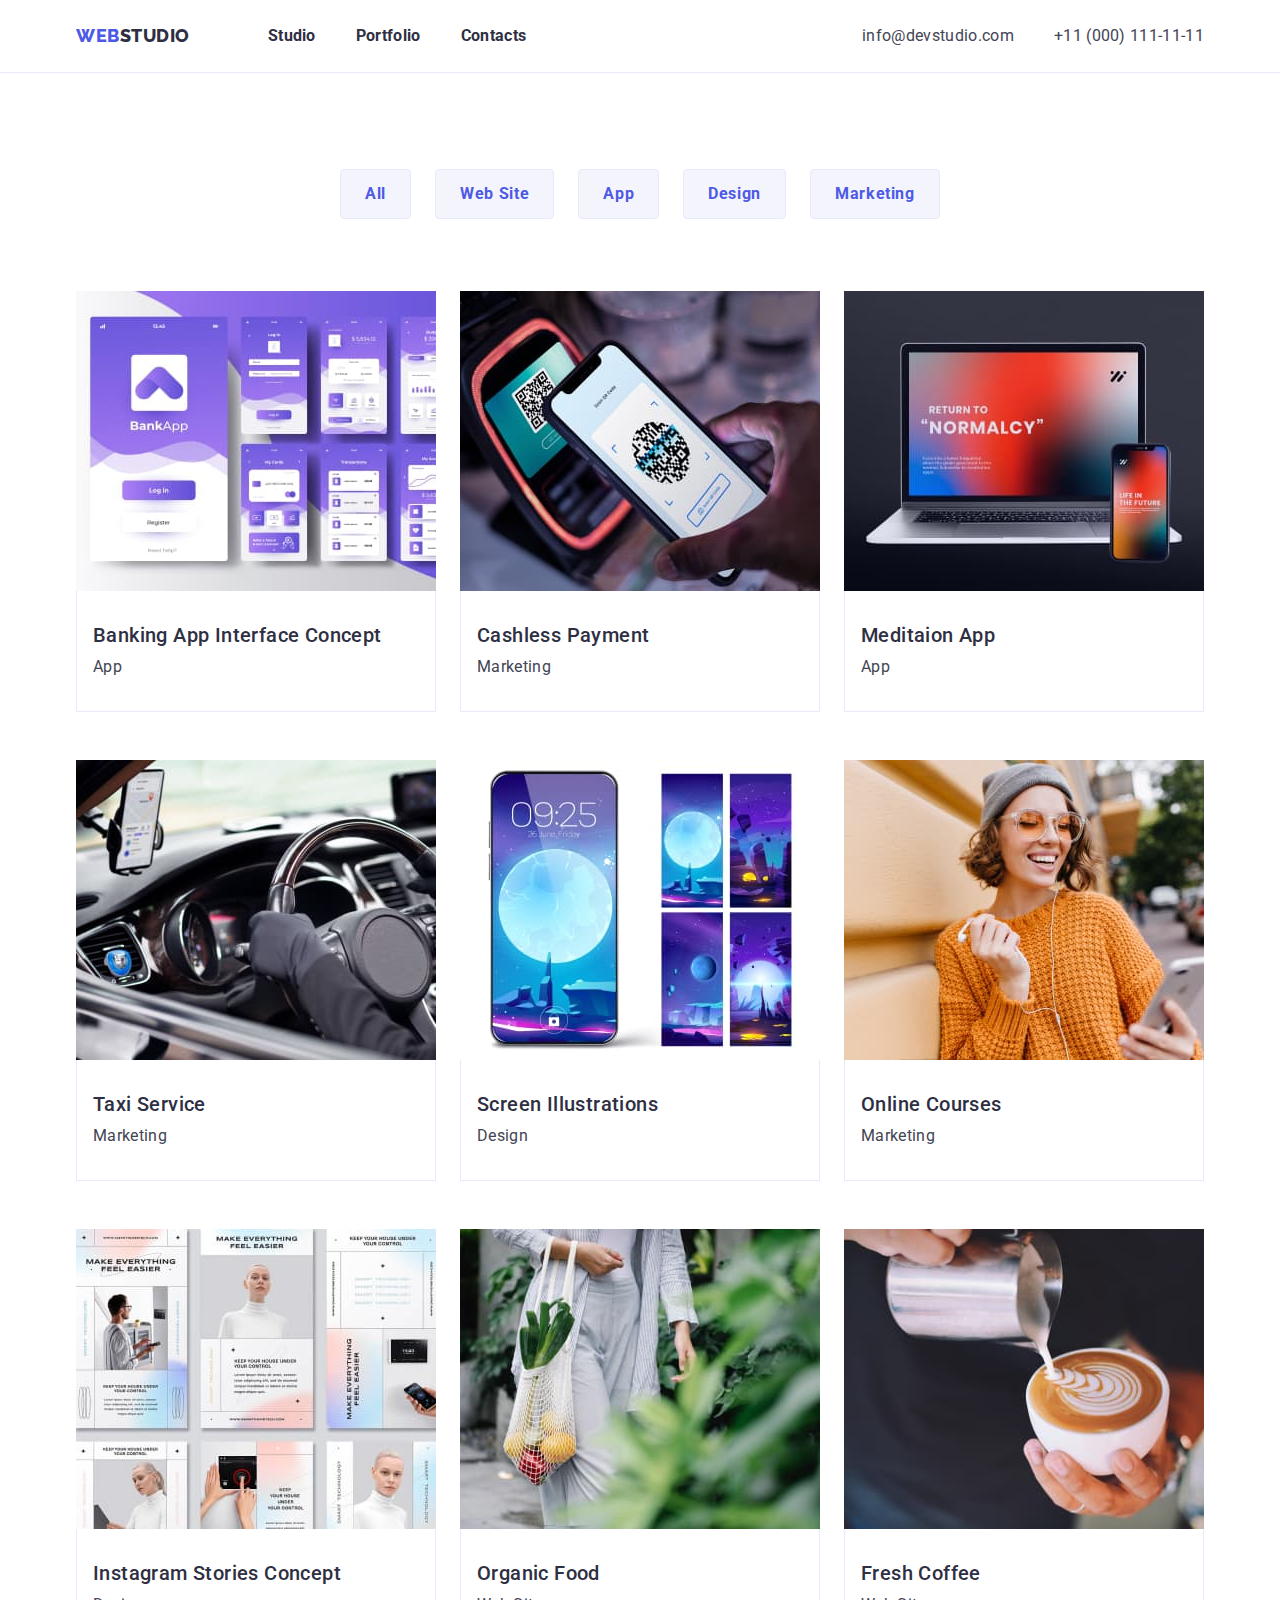
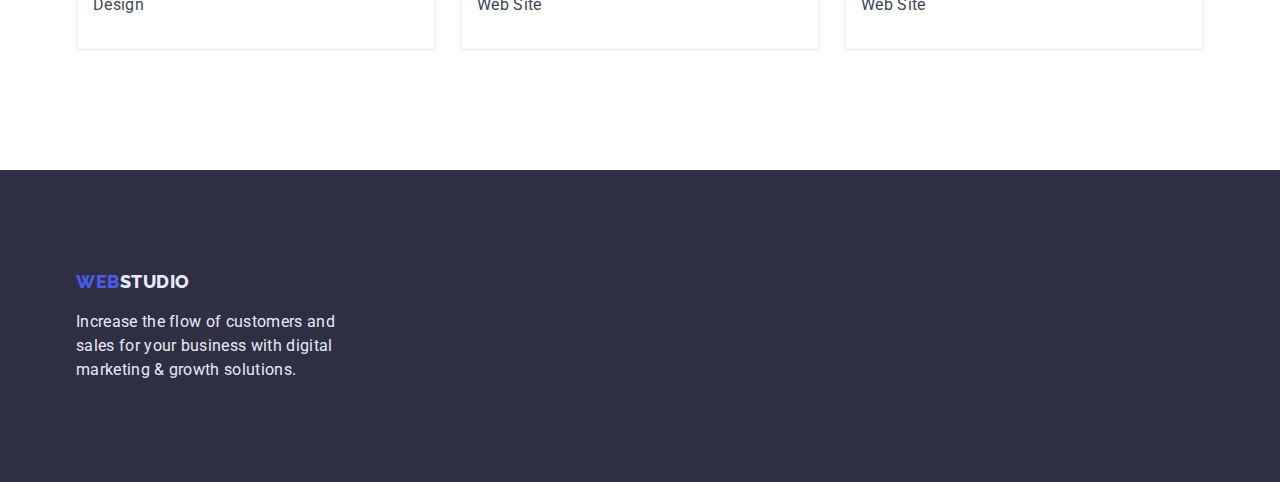
==== portfolio.html @ 441d753e "Copy from HW3" ====
<!DOCTYPE html>
<html lang="en">
  <head>
    <meta charset="UTF-8" />
    <meta http-equiv="X-UA-Compatible" content="IE=edge" />
    <meta name="viewport" content="width=device-width, initial-scale=1.0" />
    <title>WebStudio | Portfolio</title>
      <link rel="preconnect" href="https://fonts.googleapis.com" />
    <link rel="preconnect" href="https://fonts.gstatic.com" crossorigin />
    <link
      href="https://fonts.googleapis.com/css2?family=Raleway:wght@800&family=Roboto:wght@400;500;700;900&display=swap"
      rel="stylesheet"
    />
    <link
      rel="stylesheet"
      href="https://cdnjs.cloudflare.com/ajax/libs/modern-normalize/1.0.0/modern-normalize.min.css"
    />
    <link rel="stylesheet" href="./css/styles.css" />
  </head>
  <body class="body">
    <!--============================== Header with navigation ==============================-->
    <header class="header">
      <div class="header-nav-conteiner container">
        <a class="header-logo link" href="./index.html">
          <span>Web</span>Studio
        </a>
        <nav class="header-navigation">
          <ul class="header-list list">
            <li class="header-item">
              <a class="header-link link" href="./index.html">Studio</a>
            </li>
            <li class="header-item">
              <a class="header-link link" href="./portfolio.html">Portfolio</a>
            </li>
            <li class="header-item">
              <a class="header-link link" href="">Contacts</a>
            </li>
          </ul>
        </nav>
        <ul class="header-contacts list">
          <li class="header-contact-item">
            <a class="header-contact-link link" href="mailto:info@devstudio.com"
              >info@devstudio.com</a
            >
          </li>
          <li class="header-contact-item">
            <a class="header-contact-link link" href="tel:+110001111111"
              >+11 (000) 111-11-11</a
            >
          </li>
        </ul>
      </div>
    </header>
    <main>
      <!-- ============================== Section 1 Filters ============================== -->

      <section class="solutions-portfolio">
        <div class="container">
          <h1 class="visually-hidden">Solutions</h1>
            <ul class="solutions-filter-list list">
            <li class="solutions-filter-item">
              <button type="button" class="solutions-filter-btn">All</button>
            </li>
            <li class="solutions-filter-item">
              <button type="button" class="solutions-filter-btn">Web Site</button>
            </li>
            <li class="solutions-filter-item">
              <button type="button" class="solutions-filter-btn">App</button>
            </li>
            <li class="solutions-filter-item">
              <button type="button" class="solutions-filter-btn">Design</button>
            </li>
            <li class="solutions-filter-item">
              <button type="button" class="solutions-filter-btn">
                Marketing
              </button>
            </li>
          </ul>
          <!-- ============================= Subsection 1 cards ============================= -->
          <ul class="solutions-result list">
            <li class="solution-result-item">
              <img
                src="./images/banking-app-interface-concept.jpg"
                alt="Banking App Interface screenshots"
                width="360"
                height="300"
              />
             <div class="solution-item-wrap">
                <h2 class="solution-result-title">Banking App Interface Concept</h2>
                <p class="solution-result-text">App</p>
             </div>
            </li>
            <li class="solution-result-item">
              <img
                src="./images/cashless-payment.jpg"
                alt="Smartphone and bank terminal"
                width="360"
                height="300"
              />
              <div class="solution-item-wrap">
                <h2 class="solution-result-title">Cashless Payment</h2>
                <p class="solution-result-text">Marketing</p>
              </div>
            </li>
            <li class="solution-result-item">
              <img
                src="./images/meditaion-app.jpg"
                alt="Laptop and smartphone with Meditaion app"
                width="360"
                height="300"
              />
              <div class="solution-item-wrap">
                <h2 class="solution-result-title">Meditaion App</h2>
                <p class="solution-result-text">App</p>
              </div>
            </li>
            <li class="solution-result-item">
              <img
                src="./images/taxi-service.jpg"
                alt="Taxi dashboard"
                width="360"
                height="300"
              />
              <div class="solution-item-wrap">
                <h2 class="solution-result-title">Taxi Service</h2>
                <p class="solution-result-text">Marketing</p>
              </div>
            </li>
            <li class="solution-result-item">
              <img
                src="./images/screen-illustrations.jpg"
                alt="Screen Illustrations art"
                width="360"
                height="300"
              />
              <div class="solution-item-wrap">
                <h2 class="solution-result-title">Screen Illustrations</h2>
                <p class="solution-result-text">Design</p>
              </div>
            </li>
            <li class="solution-result-item">
              <img
                src="./images/online-courses.jpg"
                alt="Student girl"
                width="360"
                height="300"
              />
              <div class="solution-item-wrap">
                <h2 class="solution-result-title">Online Courses</h2>
                <p class="solution-result-text">Marketing</p>
              </div>
            </li>
            <li class="solution-result-item">
              <img
                src="./images/instagram-stories-concept.jpg"
                alt="Samples of Instagram Stories"
                width="360"
                height="300"
              />
              <div class="solution-item-wrap">
                <h2 class="solution-result-title">Instagram Stories Concept</h2>
                <p class="solution-result-text">Design</p>
              </div>
            </li>
            <li class="solution-result-item">
              <img
                src="./images/organic-food.jpg"
                alt="Organic Food in the bag"
                width="360"
                height="300"
              />
              <div class="solution-item-wrap">
                <h2 class="solution-result-title">Organic Food</h2>
                <p class="solution-result-text">Web Site</p>
              </div>
            </li>
            <li class="solution-result-item">
              <img
                src="./images/fresh-coffee.jpg"
                alt=""
                width="360"
                height="300"
              />
              <div class="solution-item-wrap">
                <h2 class="solution-result-title">Fresh Coffee</h2>
                <p class="solution-result-text">Web Site</p>
              </div>
            </li>
          </ul>
        </div>
      </section>
    </main>
       <!-- ================================== Footer section ================================== -->
    <footer class="footer">
      <div class="footer-container container">
        <a class="footer-logo link" href="./index.html">
          <span>Web</span>Studio
        </a>
        <p class="footer-text">
          Increase the flow of customers and sales for your business with
          digital marketing & growth solutions.
        </p>
      </div>
    </footer>
  </body>
</html>
---- css/styles.css ----
:root {
  --primary-brand-color: #4d5ae5;
  --pressed-state-color: #404bbf;
  --dakr-overlays-headings: #2e2f42;
  --body-text-color: #434455;
  --subtle-text-color: #8e8f99;
  --accent-background-color: #e7e9fc;
  --light-bacground-color: #f4f4fd;
  --primary-background-color: #ffffff;
}

.visually-hidden {
  position: absolute;
  width: 1px;
  height: 1px;
  margin: -1px;
  border: 0;
  padding: 0;
  white-space: nowrap;
  clip-path: inset(100%);
  clip: rect(0 0 0 0);
  overflow: hidden;
}

h1,
h2,
h3,
h4,
p {
  margin-top: 0;
  margin-bottom: 0;
}
button {
  cursor: pointer;
}
ul,
ol {
  margin-top: 0;
  margin-bottom: 0;
  padding-left: 0;
}

img {
  display: block;
  max-width: 100%;
  height: auto;
}

*,
*::before,
*::after {
  box-sizing: border-box;
}

.container {
  width: 1158px;
  margin-left: auto;
  margin-right: auto;
  padding-left: 15px;
  padding-right: 15px;
}

/* ========================================== Body ==========================================  */

body {
  font-family: "Roboto", sans-serif;
  color: var(--body-text-color);
}

.link {
  text-decoration: none;
}

.list {
  list-style: none;
}

/*========================================== Header ==========================================*/
.header {
  background-color: var(--primary-background-color);
  border-bottom: 1px solid var(--accent-background-color);
}

.header-nav-conteiner {
  display: flex;
  align-items: center;
}
.header-list {
  display: flex;
  align-items: center;
  gap: 40px;
}

.header-logo {
  display: block;
  font-family: "Raleway", sans-serif;
  font-style: normal;
  font-weight: 800;
  font-size: 18px;
  line-height: calc(24 / 18);
  letter-spacing: 0.03em;
  text-transform: uppercase;
  color: var(--dakr-overlays-headings);
  margin-right: 78px;
  padding-top: 24px;
  padding-bottom: 24px;
}

.header-logo > span {
  color: var(--primary-brand-color);
}

.header-link {
  font-weight: 700;
  font-size: 16px;
  line-height: 1.5;
  letter-spacing: 0.02em;
  color: var(--dakr-overlays-headings);
}

.header-link:hover,
.header-link:focus {
  color: var(--pressed-state-color);
}

.header-contacts {
  display: flex;
  align-items: center;
  gap: 40px;
  margin-left: auto;
}

.header-contact-link {
  font-weight: 400;
  font-size: 16px;
  line-height: 1.5;
  letter-spacing: 0.02em;
  color: var(--body-text-color);
  text-decoration: none;
}

.header-contact-link:hover,
.header-contact-link:focus {
  color: var(--pressed-state-color);
}

/* =====================Section 1 Effective Solutions for Your Business===================== */

.solutions {
  background-color: var(--dakr-overlays-headings);
  padding-top: 188px;
  padding-bottom: 188px;
}

.solution-container {
  text-align: center;
}

.solutions-title {
  margin: 0 auto;
  margin-bottom: 48px;
  max-width: 496px;
  font-weight: 700;
  font-size: 56px;
  line-height: 1.07;
  letter-spacing: 0.02em;
  color: var(--primary-background-color);
}

.solution-btn {
  display: inline-block;
  margin: 0 auto;
  font-family: inherit;
  font-weight: 700;
  font-size: 16px;
  line-height: 1.19;
  letter-spacing: 0.04em;
  color: var(--primary-background-color);
  background-color: var(--primary-brand-color);

  padding: 16px 32px;
  min-width: 169px;
  height: 56px;
  border: none;
  border-radius: 4px;
}

.solution-btn:focus,
.solution-btn:hover {
  background-color: var(--pressed-state-color);
}

/*================================ Secrtion 2 Main principles ================================*/

.priciples {
  padding-top: 120px;
  padding-bottom: 60px;
  background-color: var(--primary-background-color);
  display: flex;
  justify-content: center;
  align-items: center;
  gap: 24px;
}

.principles-title {
  font-weight: 500;
  font-size: 20px;
  line-height: 1.2;
  letter-spacing: 0.02em;
  color: var(--dakr-overlays-headings);
  margin-bottom: 8px;
}

.principles-text {
  font-size: 16px;
  font-weight: 400;
  line-height: 1.5;
  letter-spacing: 0.02em;
  width: 264px;
}

/*=============================== Section 3 What are we doing ===============================*/

.what {
  padding-top: 60px;
  padding-bottom: 120px;
  background-color: var(--primary-background-color);
}

.what-title {
  margin-bottom: 72px;
  font-weight: 700;
  font-size: 36px;
  line-height: 1.11;
  text-align: center;
  letter-spacing: 0.02em;
  text-transform: capitalize;
  color: var(--dakr-overlays-headings);
}

.what-list {
  display: flex;
  justify-content: center;
  align-content: center;
  gap: 24px;
}

.what-item {
  width: 360px;
  border: 1px solid var(--accent-background-color);
}

/*==================================== Section 4 Our Team ====================================*/

.team {
  background-color: var(--light-bacground-color);
  padding-top: 120px;
  padding-bottom: 120px;
}

.team-container {
}

.team-head {
  margin-bottom: 72px;
  font-weight: 700;
  font-size: 36px;
  line-height: 1.11;
  text-align: center;
  letter-spacing: 0.02em;
  text-transform: capitalize;
  color: var(--dakr-overlays-headings);
}

.team-list {
  display: flex;
  gap: 24px;
}

.team-item {
  width: 264px;
  background-color: var(--primary-background-color);
  padding-bottom: 32px;
  border-radius: 0px 0px 4px 4px;
}
.team-list-wrap {
}

.team-name {
  margin-top: 32px;
  font-weight: 500;
  font-size: 20px;
  line-height: 1.2;
  text-align: center;
  letter-spacing: 0.02em;
  color: var(--dakr-overlays-headings);
}

.team-position {
  margin-top: 8px;
  font-size: 16px;
  line-height: 1.5;
  text-align: center;
  letter-spacing: 0.02em;
  color: var(--body-text-color);
}

/*====================================== Footer section ======================================*/

.footer {
  color: var(--accent-background-color);
  background-color: var(--dakr-overlays-headings);
  padding-top: 100px;
  padding-bottom: 100px;
}

.footer-container {
}
.footer-logo {
  font-family: "Raleway", sans-serif;
  font-style: normal;
  font-weight: 800;
  font-size: 18px;
  line-height: calc(24 / 18);
  letter-spacing: 0.03em;
  text-transform: uppercase;
  color: inherit;
}

.footer-logo > span {
  color: var(--primary-brand-color);
}

.footer-text {
  margin-top: 16px;
  max-width: 264px;
  font-size: 16px;
  line-height: 1.5;
  letter-spacing: 0.02em;
}

/*====================================== Potrfolio.html ======================================*/

.solutions-portfolio {
  background-color: var(--primary-background-color);
  padding-top: 96px;
  padding-bottom: 120px;
}

/*===================================== Section 1 Filters =====================================*/

.solutions-filter-list {
  display: flex;
  justify-content: center;
  align-items: center;
  gap: 24px;
  margin-bottom: 72px;
}

.solutions-filter-btn {
  
  font-weight: 700;
  font-size: 16px;
  line-height: 1.5;
  text-align: center;
  letter-spacing: 0.04em;
  color: var(--primary-brand-color);
  background-color: var(--light-bacground-color);

  padding: 12px 24px;

  border: 1px solid var(--accent-background-color);
  border-radius: 4px;
}

.solutions-filter-btn:hover,
.solutions-filter-btn:focus {
  color: var(--primary-background-color);
  background-color: var(--pressed-state-color);
  border: 1px solid var(--pressed-state-color);
}

/*===================================== Subsection 1 cards =====================================*/

.solutions-result {
  display: flex;
  flex-wrap: wrap;
  gap: 48px 24px;
  background-color: var(--primary-background-color);
}

.solution-result-item {
  width: 360px;
}

.solution-item-wrap {
  padding: 32px 16px;
  border: 1px solid var(--accent-background-color);
  border-top: none;
  background-color: var(--primary-background-color);
}
.solution-result-title {
  margin-bottom: 8px;
  font-weight: 500;
  font-size: 20px;
  line-height: 1.2;
  letter-spacing: 0.02em;
  color: var(--dakr-overlays-headings);
}

.solution-result-text {
  font-weight: 400;
  font-size: 16px;
  line-height: 1.5;
  letter-spacing: 0.02em;
  color: var(--body-text-color);
}
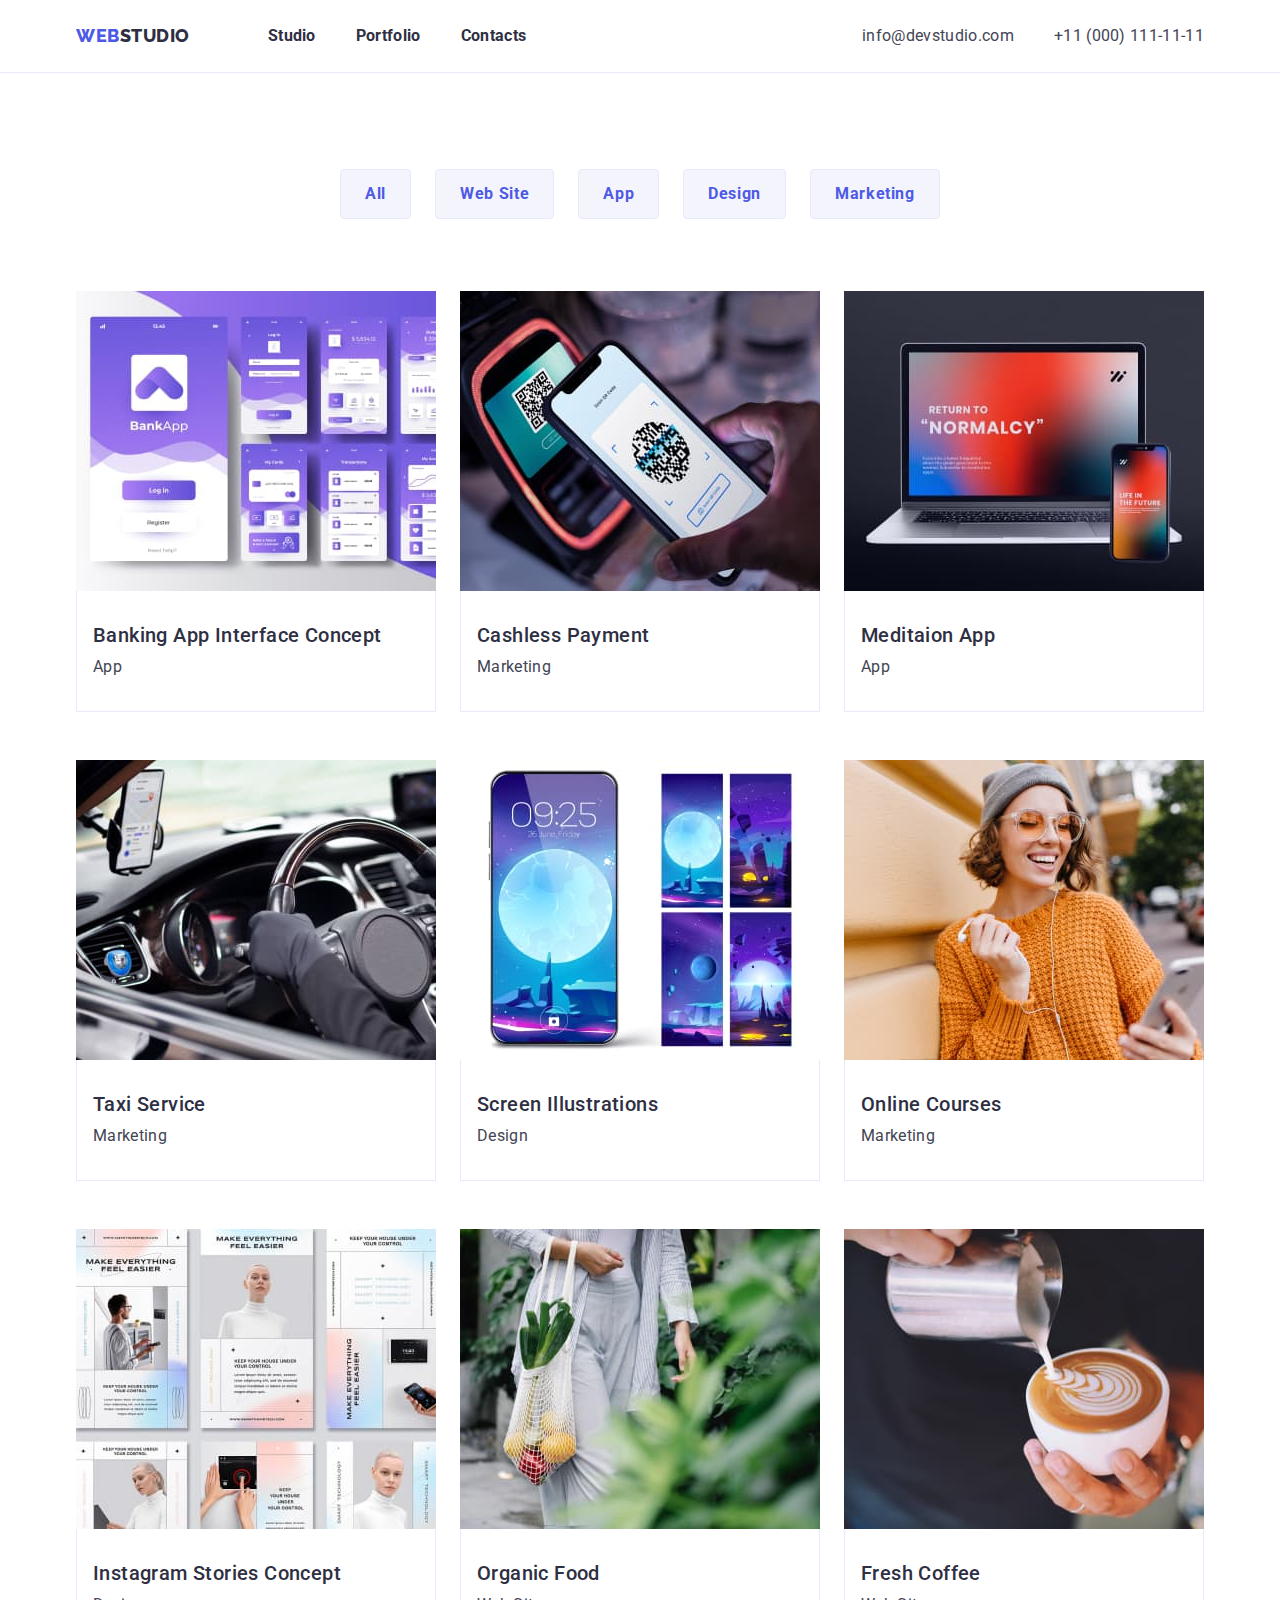
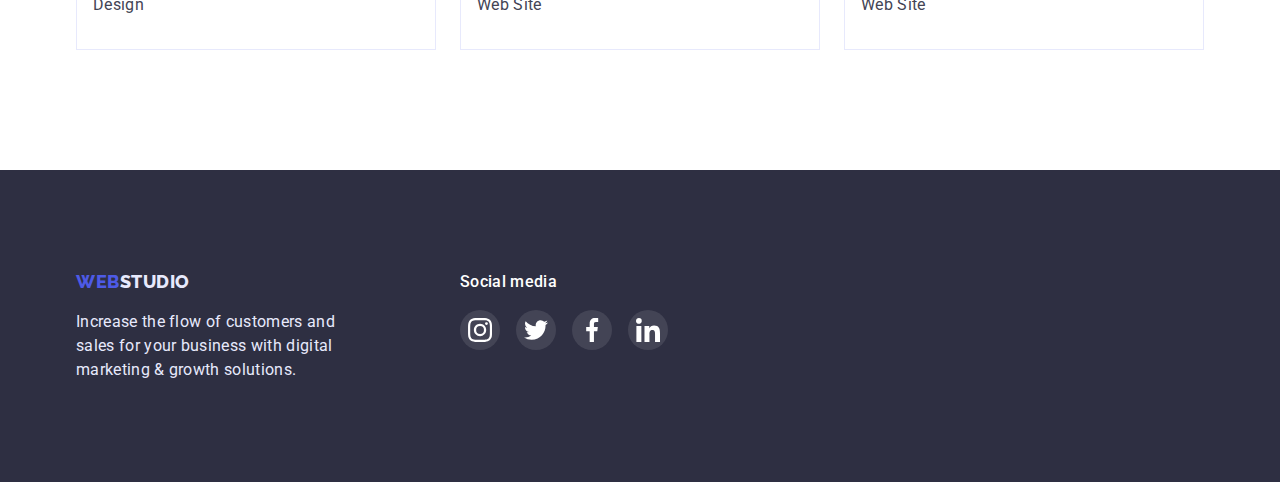
==== commit 2ba13722: "finished" ====
--- a/portfolio.html
+++ b/portfolio.html
@@ -5,7 +5,7 @@
     <meta http-equiv="X-UA-Compatible" content="IE=edge" />
     <meta name="viewport" content="width=device-width, initial-scale=1.0" />
     <title>WebStudio | Portfolio</title>
-      <link rel="preconnect" href="https://fonts.googleapis.com" />
+    <link rel="preconnect" href="https://fonts.googleapis.com" />
     <link rel="preconnect" href="https://fonts.gstatic.com" crossorigin />
     <link
       href="https://fonts.googleapis.com/css2?family=Raleway:wght@800&family=Roboto:wght@400;500;700;900&display=swap"
@@ -57,12 +57,14 @@
       <section class="solutions-portfolio">
         <div class="container">
           <h1 class="visually-hidden">Solutions</h1>
-            <ul class="solutions-filter-list list">
+          <ul class="solutions-filter-list list">
             <li class="solutions-filter-item">
               <button type="button" class="solutions-filter-btn">All</button>
             </li>
             <li class="solutions-filter-item">
-              <button type="button" class="solutions-filter-btn">Web Site</button>
+              <button type="button" class="solutions-filter-btn">
+                Web Site
+              </button>
             </li>
             <li class="solutions-filter-item">
               <button type="button" class="solutions-filter-btn">App</button>
@@ -85,10 +87,12 @@
                 width="360"
                 height="300"
               />
-             <div class="solution-item-wrap">
-                <h2 class="solution-result-title">Banking App Interface Concept</h2>
+              <div class="solution-item-wrap">
+                <h2 class="solution-result-title">
+                  Banking App Interface Concept
+                </h2>
                 <p class="solution-result-text">App</p>
-             </div>
+              </div>
             </li>
             <li class="solution-result-item">
               <img
@@ -190,16 +194,51 @@
         </div>
       </section>
     </main>
-       <!-- ================================== Footer section ================================== -->
+    <!-- ================================== Footer section ================================== -->
     <footer class="footer">
       <div class="footer-container container">
-        <a class="footer-logo link" href="./index.html">
-          <span>Web</span>Studio
-        </a>
-        <p class="footer-text">
-          Increase the flow of customers and sales for your business with
-          digital marketing & growth solutions.
-        </p>
+        <div class="footer-logo-slogan">
+          <a class="footer-logo link" href="./index.html">
+            <span>Web</span>Studio
+          </a>
+          <p class="footer-text">
+            Increase the flow of customers and sales for your business with
+            digital marketing & growth solutions.
+          </p>
+        </div>
+        <div class="social-media">
+          <p class="social-media-title">Social media</p>
+          <ul class="social-media-list list">
+            <li class="social-media-item">
+              <a class="social-media-link link" href="">
+                <svg class="social-media-icon" width="24" height="24">
+                  <use href="./images/icons.svg#icon-instagram"></use>
+                </svg>
+              </a>
+            </li>
+            <li class="social-media-item">
+              <a class="social-media-link link" href="">
+                <svg class="social-media-icon" width="24" height="24">
+                  <use href="./images/icons.svg#icon-twitter"></use>
+                </svg>
+              </a>
+            </li>
+            <li class="social-media-item">
+              <a class="social-media-link link" href="">
+                <svg class="social-media-icon" width="24" height="24">
+                  <use href="./images/icons.svg#icon-facebook"></use>
+                </svg>
+              </a>
+            </li>
+            <li class="social-media-item">
+              <a class="social-media-link link" href="">
+                <svg class="social-media-icon" width="24" height="24">
+                  <use href="./images/icons.svg#icon-linkedin"></use>
+                </svg>
+              </a>
+            </li>
+          </ul>
+        </div>
       </div>
     </footer>
   </body>
--- a/css/styles.css
+++ b/css/styles.css
@@ -147,12 +147,22 @@
 /* =====================Section 1 Effective Solutions for Your Business===================== */
 
 .solutions {
+}
+
+.solution-container {
+  margin: 0 auto;
+  max-width: 1440px;
+  height: 600px;
   background-color: var(--dakr-overlays-headings);
+  background-image: linear-gradient(
+      rgba(46, 47, 66, 0.7),
+      rgba(46, 47, 66, 0.7)
+    ),
+    url(../images/people-office.jpg);
+  background-size: cover;
+  background-position: center;
   padding-top: 188px;
   padding-bottom: 188px;
-}
-
-.solution-container {
   text-align: center;
 }
 
@@ -177,6 +187,7 @@
   letter-spacing: 0.04em;
   color: var(--primary-background-color);
   background-color: var(--primary-brand-color);
+  box-shadow: 0px 4px 4px rgba(0, 0, 0, 0.15);
 
   padding: 16px 32px;
   min-width: 169px;
@@ -192,7 +203,7 @@
 
 /*================================ Secrtion 2 Main principles ================================*/
 
-.priciples {
+.principles-list {
   padding-top: 120px;
   padding-bottom: 60px;
   background-color: var(--primary-background-color);
@@ -200,8 +211,13 @@
   justify-content: center;
   align-items: center;
   gap: 24px;
-}
-
+  /* max-width: 1128px; */
+}
+
+.principles-item {
+  max-width: 264px;
+  /* flex-basis: calc((100% - 24px) / 4); */
+}
 .principles-title {
   font-weight: 500;
   font-size: 20px;
@@ -219,6 +235,15 @@
   width: 264px;
 }
 
+.principles-icons {
+  padding: 24px 100px;
+  background: #f4f4fd;
+  border-radius: 4px;
+  margin-bottom: 8px;
+  width: 264px;
+  height: 112px;
+}
+
 /*=============================== Section 3 What are we doing ===============================*/
 
 .what {
@@ -282,6 +307,8 @@
   background-color: var(--primary-background-color);
   padding-bottom: 32px;
   border-radius: 0px 0px 4px 4px;
+  box-shadow: 0px 1px 6px rgba(46, 47, 66, 0.08),
+    0px 1px 1px rgba(46, 47, 66, 0.16), 0px 2px 1px rgba(46, 47, 66, 0.08);
 }
 .team-list-wrap {
 }
@@ -298,6 +325,7 @@
 
 .team-position {
   margin-top: 8px;
+  margin-bottom: 8px;
   font-size: 16px;
   line-height: 1.5;
   text-align: center;
@@ -305,6 +333,92 @@
   color: var(--body-text-color);
 }
 
+.team-social-icon {
+  display: flex;
+  gap: 24px;
+  justify-content: center;
+  align-content: center;
+}
+
+.social-icon-list {
+  width: 40px;
+  height: 40px;
+}
+
+.social-icon-link {
+  width: 100%;
+  height: 100%;
+  border-radius: 50%;
+  background: var(--primary-brand-color);
+  display: flex;
+  align-items: center;
+  justify-content: center;
+}
+
+.social-icon-link:hover,
+.social-icon-link:focus {
+  background: var(--pressed-state-color);
+}
+
+.social-icon {
+  fill: var(--primary-background-color);
+}
+
+/*====================================== Customers section ======================================*/
+
+.customers {
+  background-color: var(--primary-background-color);
+}
+.customers-container {
+  padding-top: 130px;
+  padding-bottom: 120px;
+  text-align: center;
+}
+
+.customers-title {
+  font-weight: 700;
+  font-size: 36px;
+  line-height: 1.11;
+  text-align: center;
+  letter-spacing: 0.02em;
+  text-transform: capitalize;
+  color: var(--dakr-overlays-headings);
+  margin-bottom: 72px;
+}
+
+.customer-list {
+  display: flex;
+  justify-content: center;
+  align-items: center;
+  gap: 24px;
+}
+
+.customer-item {
+}
+.customer-link {
+  display: flex;
+  justify-content: center;
+  align-items: center;
+  width: 168px;
+  height: 88px;
+  border: 1px solid var(--subtle-text-color);
+  border-radius: 4px;
+}
+
+.customer-icon {
+  fill: var(--subtle-text-color);
+}
+
+.customer-link:hover,
+.customer-link:focus {
+  border: 1px solid #404bbf;
+  fill: #404bbf;
+}
+
+.customer-icon:hover,
+.customer-icon:focus {
+  fill: var(--pressed-state-color);
+}
 /*====================================== Footer section ======================================*/
 
 .footer {
@@ -315,6 +429,7 @@
 }
 
 .footer-container {
+  display: flex;
 }
 .footer-logo {
   font-family: "Raleway", sans-serif;
@@ -339,6 +454,47 @@
   letter-spacing: 0.02em;
 }
 
+.social-media {
+  margin-left: 120px;
+}
+.social-media-title {
+  font-weight: 500;
+  font-size: 16px;
+  line-height: 1.5;
+  letter-spacing: 0.02em;
+  color: var(--primary-background-color);
+  margin-bottom: 16px;
+}
+
+.social-media-list {
+  display: flex;
+  justify-content: center;
+  align-items: center;
+  gap: 16px;
+}
+
+.social-media-item {
+}
+.social-media-link {
+  display: flex;
+  justify-content: center;
+  align-items: center;
+  padding: 8px;
+  width: 40px;
+  height: 40px;
+  border-radius: 50%;
+  background: rgba(255, 255, 255, 0.1);
+}
+
+.social-media-link:hover,
+.social-media-link:focus {
+  background: #31d0aa;
+}
+
+.social-media-icon {
+  fill: var(--primary-background-color);
+}
+
 /*====================================== Potrfolio.html ======================================*/
 
 .solutions-portfolio {
@@ -358,7 +514,6 @@
 }
 
 .solutions-filter-btn {
-  
   font-weight: 700;
   font-size: 16px;
   line-height: 1.5;
@@ -378,6 +533,8 @@
   color: var(--primary-background-color);
   background-color: var(--pressed-state-color);
   border: 1px solid var(--pressed-state-color);
+  box-shadow: 0px 3px 1px rgba(0, 0, 0, 0.1), 0px 2px 1px rgba(0, 0, 0, 0.08),
+    0px 2px 2px rgba(0, 0, 0, 0.12);
 }
 
 /*===================================== Subsection 1 cards =====================================*/
@@ -391,6 +548,10 @@
 
 .solution-result-item {
   width: 360px;
+}
+
+.solution-result-item:hover {
+  box-shadow: 0px 1px 6px rgba(46, 47, 66, 0.08);
 }
 
 .solution-item-wrap {
